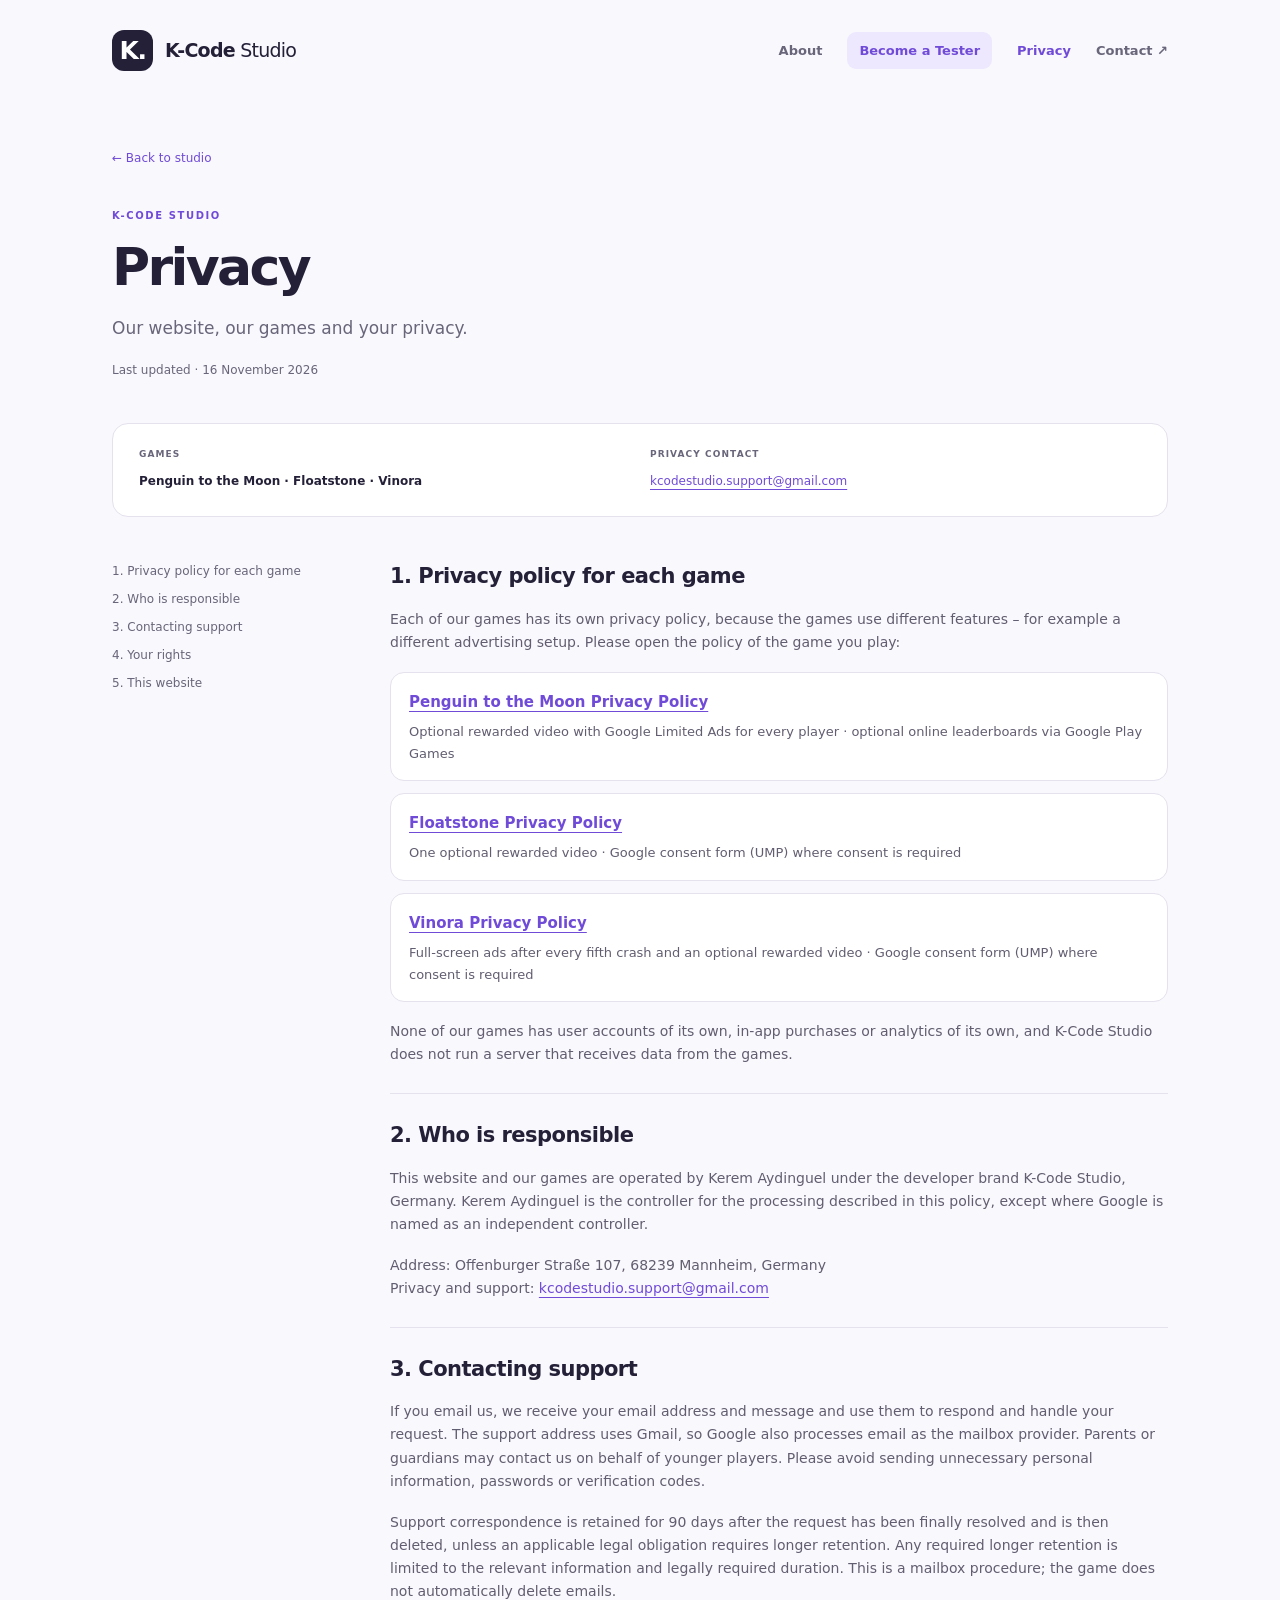
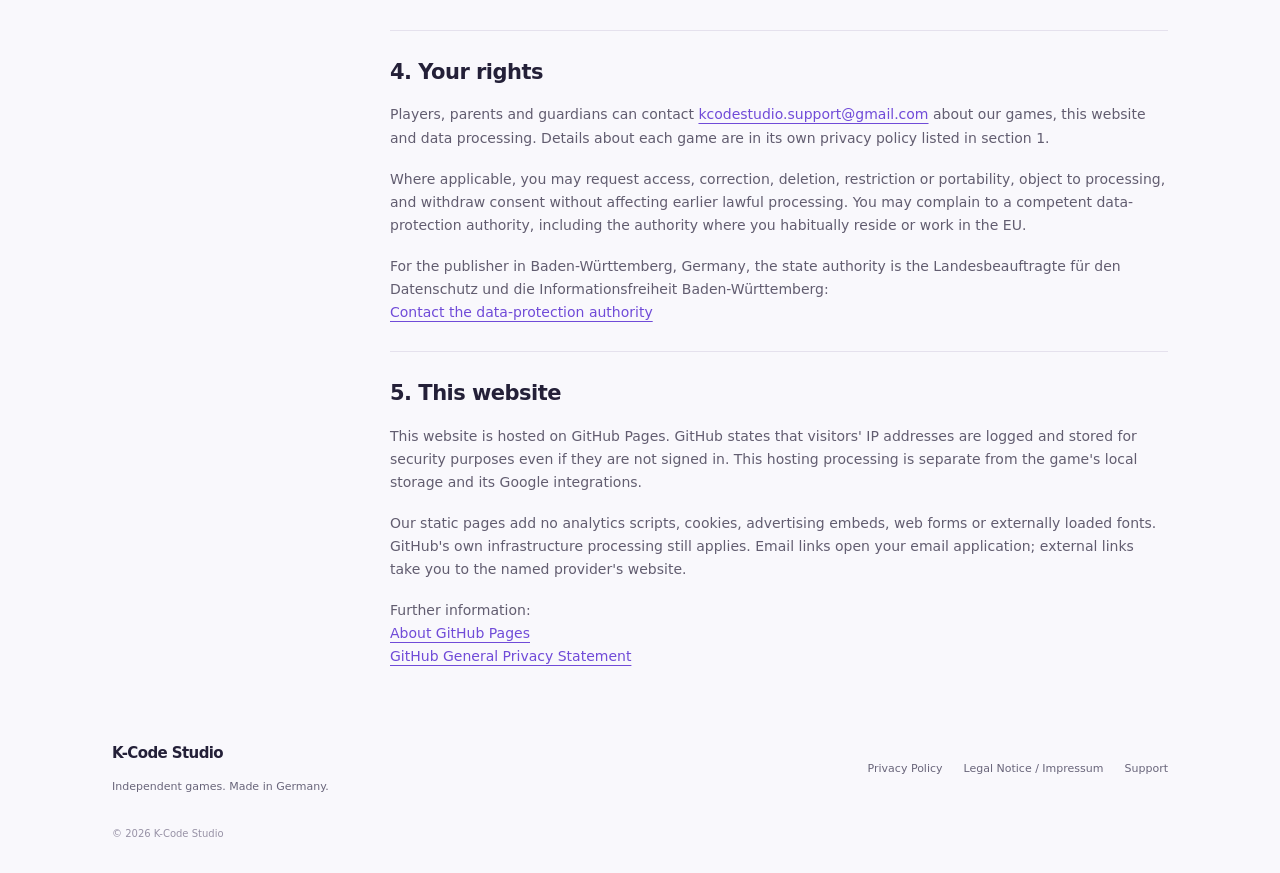
==== privacy/index.html @ b0278cd7 "Add privacy overview page and label Penguin policy clearly - New privacy/ overview lists every game'" ====
<!doctype html>
<html lang="en"><head><meta charset="utf-8">
<meta name="viewport" content="width=device-width,initial-scale=1"><meta name="referrer" content="no-referrer">
<meta name="robots" content="noindex,follow"><meta http-equiv="Content-Security-Policy" content="default-src 'none'; img-src 'self'; style-src 'self'; base-uri 'none'; form-action 'none'">
<title>Privacy · K-Code Studio</title><meta name="description" content="Privacy at K-Code Studio: how our website works and the privacy policy of each of our Android games.">
<link rel="stylesheet" href="../studio.css?v=3"><link rel="icon" href="../penguin.png"><link rel="stylesheet" href="../testers.css?v=4"></head><body>
<!-- Erzeugt von .privacy/build.js - Text in .privacy/games.js, hub.js bzw. blocks.js aendern. -->
<a class="skip" href="#main">Skip to content</a><header class="site-header"><a class="brand" href="../" aria-label="K-Code Studio home"><span class="brand-mark" aria-hidden="true">K.</span><span>K-Code<span class="brand-light"> Studio</span></span></a>
<nav aria-label="Main navigation"><a href="../#about">About</a><a class="tester-nav" href="../testers.html">Become a Tester</a><a href="../privacy/" aria-current="page">Privacy</a><a href="mailto:kcodestudio.support@gmail.com">Contact <span aria-hidden="true">↗</span></a></nav></header>
<main id="main"><div class="document-intro"><a class="back-link" href="../">← Back to studio</a><p class="eyebrow">K-CODE STUDIO</p><h1>Privacy</h1><p>Our website, our games and your privacy.</p><span class="updated">Last updated · 16 November 2026</span></div>
<div class="policy-summary"><div><span>GAMES</span><strong>Penguin to the Moon · Floatstone · Vinora</strong></div><div><span>PRIVACY CONTACT</span><a href="mailto:kcodestudio.support@gmail.com">kcodestudio.support@gmail.com</a></div></div>
<div class="policy-grid"><aside><nav aria-label="Policy contents">
<a href="#games">1. Privacy policy for each game</a>
<a href="#who">2. Who is responsible</a>
<a href="#support">3. Contacting support</a>
<a href="#rights">4. Your rights</a>
<a href="#website">5. This website</a>
</nav></aside><article class="policy-content">

<section id="games"><h2>1. Privacy policy for each game</h2><p>Each of our games has its own privacy policy, because the games use different features – for example a different advertising setup. Please open the policy of the game you play:</p>
<ul class="policy-games"><li><a href="../privacy.html">Penguin to the Moon Privacy Policy</a><p>Optional rewarded video with Google Limited Ads for every player · optional online leaderboards via Google Play Games</p></li><li><a href="../floatstone/privacy.html">Floatstone Privacy Policy</a><p>One optional rewarded video · Google consent form (UMP) where consent is required</p></li><li><a href="../vinora/privacy.html">Vinora Privacy Policy</a><p>Full-screen ads after every fifth crash and an optional rewarded video · Google consent form (UMP) where consent is required</p></li></ul>
<p>None of our games has user accounts of its own, in-app purchases or analytics of its own, and K-Code Studio does not run a server that receives data from the games.</p></section>

<section id="who"><h2>2. Who is responsible</h2><p>This website and our games are operated by Kerem Aydinguel under the developer brand K-Code Studio, Germany. Kerem Aydinguel is the controller for the processing described in this policy, except where Google is named as an independent controller.</p>
<p>Address: Offenburger Straße 107, 68239 Mannheim, Germany<br>Privacy and support: <a href="mailto:kcodestudio.support@gmail.com">kcodestudio.support@gmail.com</a></p></section>

<section id="support"><h2>3. Contacting support</h2><p>If you email us, we receive your email address and message and use them to respond and handle your request. The support address uses Gmail, so Google also processes email as the mailbox provider. Parents or guardians may contact us on behalf of younger players. Please avoid sending unnecessary personal information, passwords or verification codes.</p>
<p>Support correspondence is retained for 90 days after the request has been finally resolved and is then deleted, unless an applicable legal obligation requires longer retention. Any required longer retention is limited to the relevant information and legally required duration. This is a mailbox procedure; the game does not automatically delete emails.</p></section>

<section id="rights"><h2>4. Your rights</h2><p>Players, parents and guardians can contact <a href="mailto:kcodestudio.support@gmail.com">kcodestudio.support@gmail.com</a> about our games, this website and data processing. Details about each game are in its own privacy policy listed in section 1.</p>

<p>Where applicable, you may request access, correction, deletion, restriction or portability, object to processing, and withdraw consent without affecting earlier lawful processing. You may complain to a competent data-protection authority, including the authority where you habitually reside or work in the EU.</p>
<p>For the publisher in Baden-Württemberg, Germany, the state authority is the Landesbeauftragte für den Datenschutz und die Informationsfreiheit Baden-Württemberg:<br><a href="https://www.baden-wuerttemberg.datenschutz.de/kontakt-aufnehmen/">Contact the data-protection authority</a></p></section>

<section id="website"><h2>5. This website</h2><p>This website is hosted on GitHub Pages. GitHub states that visitors' IP addresses are logged and stored for security purposes even if they are not signed in. This hosting processing is separate from the game's local storage and its Google integrations.</p>
<p>Our static pages add no analytics scripts, cookies, advertising embeds, web forms or externally loaded fonts. GitHub's own infrastructure processing still applies. Email links open your email application; external links take you to the named provider's website.</p>
<p>Further information:<br><a href="https://docs.github.com/en/pages/getting-started-with-github-pages/what-is-github-pages">About GitHub Pages</a><br><a href="https://docs.github.com/en/site-policy/privacy-policies/github-general-privacy-statement">GitHub General Privacy Statement</a></p></section>

</article></div></main><footer><a class="brand footer-brand" href="../">K-Code Studio</a><p>Independent games. Made in Germany.</p><nav aria-label="Legal navigation"><a href="../privacy/">Privacy Policy</a><a href="../legal.html">Legal Notice / Impressum</a><a href="mailto:kcodestudio.support@gmail.com">Support</a></nav><small>© 2026 K-Code Studio</small></footer></body></html>
---- studio.css ----
:root{--ink:#242038;--muted:#69657a;--purple:#704bd8;--light-purple:#eee8ff;--paper:#f9f8fc;--line:#e5e1ed;--amber:#ffcf61}*{box-sizing:border-box}html{scroll-behavior:smooth;scroll-padding-top:30px}body{margin:0;color:var(--ink);background:var(--paper);font:16px/1.65 system-ui,-apple-system,"Segoe UI",sans-serif}a{color:var(--purple);text-underline-offset:4px}a:focus-visible{outline:3px solid var(--purple);outline-offset:5px;border-radius:3px}a:hover{color:#4b2d9c}img{max-width:100%;height:auto}.skip{position:fixed;top:-100px;left:15px;padding:10px 20px;background:white;z-index:10}.skip:focus{top:10px}.site-header,main,footer{max-width:1120px;margin:auto}.site-header{padding:30px 32px;display:flex;justify-content:space-between;align-items:center;gap:25px}.brand{display:inline-flex;align-items:center;gap:12px;text-decoration:none;color:var(--ink);font-size:19px;font-weight:800;letter-spacing:-.04em}.brand-light{font-weight:450}.brand-mark{display:inline-flex;align-items:center;justify-content:center;width:41px;height:41px;background:var(--ink);color:white;border-radius:12px;font-size:25px;letter-spacing:-.06em}.site-header nav{display:flex;gap:29px}.site-header nav a{text-decoration:none;color:var(--muted);font-size:13px;font-weight:650}.site-header nav a[aria-current]{color:var(--purple)}main{padding:0 32px}.hero{position:relative;padding:85px 0 80px;overflow:hidden}.eyebrow{font-size:10px;font-weight:800;letter-spacing:.16em;color:var(--purple);margin:0 0 21px}.hero .eyebrow span{display:inline-block;width:6px;height:6px;border-radius:50%;background:var(--purple);margin-right:7px;vertical-align:1px}h1,h2,h3{line-height:1.1;font-weight:750;letter-spacing:-.05em;margin:0}h1{font-size:clamp(48px,7vw,84px)}h1 em{font-style:normal;color:var(--purple)}.hero-copy{color:var(--muted);font-size:18px;line-height:1.65;margin:26px 0 29px}.button{display:inline-flex;align-items:center;justify-content:center;gap:22px;min-height:47px;padding:12px 21px;font-size:13px;font-weight:750;text-decoration:none;border-radius:12px}.primary{background:var(--amber);color:var(--ink)}.primary:hover{background:#ffd879;color:var(--ink)}.secondary{background:var(--light-purple);color:#5838ae}.hero-orbit{position:absolute;right:30px;top:65px;width:330px;height:330px;border:1px solid #ded5f3;border-radius:50%;transform:rotate(-18deg);pointer-events:none}.hero-orbit:before,.hero-orbit:after{content:"";position:absolute;inset:45px;border:1px solid #ded5f3;border-radius:50%}.hero-orbit:after{inset:90px;background:#eee8fa;border:0}.hero-orbit span{position:absolute;color:var(--purple);font-size:46px;line-height:1;z-index:1}.hero-orbit span:first-child{left:83px;top:-20px}.hero-orbit span:nth-child(2){right:-16px;bottom:95px;background:var(--paper);font-size:39px}.hero-orbit span:last-child{left:30px;bottom:20px;font-size:35px;color:#bb90de}.section-heading{display:flex;justify-content:space-between;align-items:end;gap:20px;margin-bottom:25px}.section-heading .eyebrow{margin-bottom:10px}h2{font-size:32px}.quiet-pill{padding:7px 15px;border:1px solid var(--line);border-radius:30px;font-size:12px;color:var(--muted)}.game-card{display:grid;grid-template-columns:1fr 1.2fr;border:1px solid var(--line);background:white;border-radius:26px;overflow:hidden}.game-art{position:relative;display:flex;align-items:center;justify-content:center;min-height:420px;background:#dfeef7;padding:45px}.icon-frame{width:220px;height:220px;border-radius:48px;overflow:hidden;box-shadow:0 19px 35px #2c5f7d1a;transform:rotate(-6deg)}.icon-frame img{display:block;width:100%}.art-star{position:absolute;color:#4287ad;font-size:36px}.star-one{top:55px;right:50px}.star-two{bottom:85px;left:45px;font-size:28px}.art-caption{position:absolute;bottom:26px;font-size:11px;font-weight:650;color:#5f8195}.game-copy{padding:43px 42px}.game-copy h3{font-size:40px}.game-copy>p:not(.eyebrow){color:var(--muted);font-size:14px;margin:21px 0}.game-copy .eyebrow{margin-bottom:15px}.game-tags{display:flex;flex-wrap:wrap;gap:8px;list-style:none;padding:0;margin:23px 0 27px}.game-tags li{padding:5px 10px;border-radius:7px;background:#f5f3f9;font-size:10px;color:var(--muted);font-weight:650}.game-links{display:flex;align-items:center;gap:18px;flex-wrap:wrap}.game-links .button{font-size:11px;gap:15px}.text-link{font-size:12px;font-weight:650}.studio-note{display:grid;grid-template-columns:1fr 1fr;column-gap:70px;margin:85px 0;align-items:center}.studio-note .eyebrow{grid-column:1/-1;margin-bottom:15px}.studio-note h2{font-size:34px;line-height:1.2}.studio-note>p:last-child{color:var(--muted);font-size:15px;max-width:350px;margin:0}.contact-card{background:var(--ink);color:white;padding:38px 40px;border-radius:22px;display:flex;align-items:center;justify-content:space-between;gap:30px}.contact-card .eyebrow{color:#c6b2ff;margin-bottom:12px}.contact-card h2{font-size:28px;letter-spacing:-.04em}.contact-card p:not(.eyebrow){font-size:13px;color:#beb7d0;margin:13px 0 0}.contact-card .button{white-space:nowrap}footer{padding:46px 32px 30px;display:grid;grid-template-columns:1fr auto;gap:12px 25px;align-items:center}.footer-brand{font-size:15px}footer>p{grid-column:1;color:var(--muted);font-size:11px;margin:0}footer nav{grid-column:2;grid-row:1/3;display:flex;gap:21px;align-items:center}footer nav a{font-size:11px;color:var(--muted);text-decoration:none}footer small{grid-column:1/-1;font-size:10px;color:#9892a6;margin-top:18px}.document-intro{padding:48px 0 32px}.back-link{display:block;font-size:12px;text-decoration:none;margin-bottom:39px}.document-intro .eyebrow{margin-bottom:15px}.document-intro h1{font-size:52px}.document-intro>p:not(.eyebrow){font-size:17px;color:var(--muted);margin:18px 0 13px}.updated{font-size:12px;color:var(--muted)}.policy-summary{border:1px solid var(--line);border-radius:16px;background:white;padding:23px 26px;display:grid;grid-template-columns:1fr 1fr;gap:20px;margin:9px 0 45px}.policy-summary span{display:block;font-size:9px;letter-spacing:.12em;color:var(--muted);font-weight:750;margin-bottom:5px}.policy-summary strong,.policy-summary a{font-size:12px}.policy-summary a{overflow-wrap:anywhere}.policy-grid{display:grid;grid-template-columns:220px minmax(0,1fr);gap:58px}.policy-grid aside nav{display:grid;gap:10px}.policy-grid aside a{font-size:12px;line-height:1.5;color:var(--muted);text-decoration:none}.policy-grid article section{border-top:1px solid var(--line);padding:27px 0}.policy-grid article section:first-child{border:0;padding-top:0}.policy-content h2,.legal-card h2{font-size:21px;line-height:1.35;letter-spacing:-.025em;margin-bottom:17px}.policy-content p,.legal-card p{color:#625d70;font-size:14px;overflow-wrap:anywhere;margin:0 0 18px}.policy-content p:last-child{margin-bottom:0}.legal-card{max-width:760px;border:1px solid var(--line);border-radius:20px;background:white;padding:35px;margin-bottom:40px}.legal-card h2:not(:first-child){margin-top:30px}@media(max-width:820px){.hero-orbit{right:-150px;opacity:.45}.game-copy{padding:32px 25px}.game-art{padding:25px;min-height:390px}.icon-frame{width:180px;height:180px;border-radius:39px}.game-copy h3{font-size:32px}.studio-note{column-gap:35px}.policy-grid{grid-template-columns:190px minmax(0,1fr);gap:35px}}@media(max-width:620px){.site-header{padding:20px;gap:13px}.brand{font-size:16px;gap:8px}.brand-mark{width:34px;height:34px;font-size:22px;border-radius:10px}.site-header nav{gap:16px}.site-header nav a{font-size:11px}.site-header nav a:last-child{display:none}main{padding:0 20px}.hero{padding:52px 0 55px}.hero-orbit{width:260px;height:260px;right:-190px;top:55px}.hero-copy{font-size:16px}.hero .button{margin-top:0}.eyebrow{font-size:9px}h2{font-size:26px}.section-heading{align-items:center;gap:15px;margin-bottom:20px}.section-heading h2{max-width:250px}.game-card{grid-template-columns:1fr;border-radius:21px}.game-art{min-height:285px}.icon-frame{width:175px;height:175px}.star-one{right:45px;top:35px}.star-two{bottom:65px;left:40px}.art-caption{bottom:20px}.game-copy{padding:29px 26px 33px}.game-copy h3{font-size:35px}.game-copy>p:not(.eyebrow){font-size:14px}.game-links{gap:20px}.studio-note{grid-template-columns:1fr;gap:18px;margin:55px 0}.studio-note .eyebrow{margin:0}.studio-note h2{font-size:30px}.studio-note>p:last-child{max-width:none;font-size:14px}.contact-card{display:block;padding:29px 25px;border-radius:19px}.contact-card h2{font-size:27px}.contact-card .button{margin-top:24px}footer{padding:33px 20px;display:block}footer>p{margin-top:7px}footer nav{margin:23px 0;flex-wrap:wrap;gap:16px}footer small{display:block}.document-intro{padding:32px 0 27px}.document-intro h1{font-size:42px}.document-intro>p:not(.eyebrow){font-size:15px}.back-link{margin-bottom:30px}.policy-summary{grid-template-columns:1fr;gap:18px;padding:20px;margin-bottom:28px}.policy-grid{grid-template-columns:1fr;gap:30px}.policy-grid aside nav{grid-template-columns:1fr 1fr;gap:9px 20px}.policy-grid aside a{font-size:11px}.policy-content p{font-size:14px}.policy-content h2{font-size:20px}.legal-card{padding:26px 22px}}.hero-actions{display:flex;flex-wrap:wrap;gap:12px}
.about{margin:10px 0 50px;scroll-margin-top:30px}
.about-intro{display:grid;grid-template-columns:1fr 1fr;column-gap:70px;align-items:end;margin-bottom:32px}
.about-intro .eyebrow{margin-bottom:15px}
.about-intro h2{font-size:34px;line-height:1.2}
.about-intro>p{color:var(--muted);font-size:15px;margin:0}
.about-grid{list-style:none;padding:0;margin:0;display:grid;grid-template-columns:repeat(3,minmax(0,1fr));gap:20px}
.about-grid li{background:#fff;border:1px solid var(--line);border-radius:20px;padding:26px}
.about-icon{display:inline-flex;align-items:center;justify-content:center;width:40px;height:40px;border-radius:12px;background:var(--light-purple);color:var(--purple);font-size:20px;margin-bottom:16px}
.about-grid h3{font-size:21px;letter-spacing:-.03em;margin-bottom:10px}
.about-grid p{color:var(--muted);font-size:14px;margin:0}
.home-testing+.contact-card{margin-top:24px}
.policy-games{list-style:none;padding:0;margin:0 0 18px;display:grid;gap:12px}
.policy-games li{border:1px solid var(--line);border-radius:14px;background:#fff;padding:16px 18px}
.policy-games a{font-size:15px;font-weight:700}
.policy-content .policy-games p{margin:6px 0 0;font-size:13px}
@media(max-width:820px){.about-grid{grid-template-columns:1fr;gap:14px}
.about-intro{column-gap:35px}
}
@media(max-width:620px){.about-intro{grid-template-columns:1fr;gap:16px;margin-bottom:24px}
.about-intro h2{font-size:30px}
.about-intro>p{font-size:14px}
.about-grid li{padding:22px}
}
@media(prefers-reduced-motion:reduce){html{scroll-behavior:auto}}
/* Space between game cards */
.game-card+.game-card{margin-top:28px}
---- testers.css ----
/* Tester page and shared navigation. No external fonts, scripts or embeds. */
.site-header nav{flex-wrap:wrap;align-items:center;justify-content:flex-end;gap:12px 25px}
.site-header nav .tester-nav{color:var(--purple);background:var(--light-purple);padding:8px 12px;border-radius:9px}
.live-dot{display:inline-block;width:7px;height:7px;background:#278369;border-radius:50%;margin-right:7px;vertical-align:1px}
.tester-small{font-size:12px;color:var(--muted);line-height:1.65}
/* Compact hero with the whole process in one line */
.tester-hero{padding:46px 0 30px;max-width:900px}.tester-hero h1{font-size:clamp(38px,5.5vw,60px)}.tester-hero h1 em{color:var(--purple)}
.tester-lead{max-width:640px;color:var(--muted);font-size:17px;margin:18px 0 24px}
.quick-steps{list-style:none;padding:0;margin:0;display:flex;flex-wrap:wrap;gap:10px}
.quick-steps li{display:flex;align-items:center;gap:10px;background:#fff;border:1px solid var(--line);border-radius:12px;padding:9px 14px 9px 9px;font-size:13px;font-weight:650}
.quick-steps b{display:inline-flex;align-items:center;justify-content:center;width:26px;height:26px;border-radius:8px;background:var(--light-purple);color:var(--purple);font-size:12px}
/* Game list: one compact row per game, details open on click */
.tester-section{margin:20px 0 48px}
.test-game{background:#fff;border:1px solid var(--line);border-radius:20px}
.test-game+.test-game{margin-top:16px}
.test-game summary{list-style:none;display:flex;align-items:center;gap:20px;padding:20px 24px;cursor:pointer;border-radius:20px}
.test-game summary::-webkit-details-marker{display:none}
.test-game summary:focus-visible{outline:3px solid var(--purple);outline-offset:3px}
.test-game summary img{width:72px;height:72px;flex-shrink:0;border-radius:18px;box-shadow:0 6px 18px #24203812}
.tg-text{flex:1;min-width:0}

.test-status.soon{color:#7a5a12;background:#fff4d6}
.test-status{display:inline-block;font-size:11px;color:#21674e;font-weight:750;margin-bottom:6px;background:#e9f6ee;padding:3px 10px;border-radius:20px}
.test-game h3{font-size:25px;letter-spacing:-.04em}
.tg-text p{color:var(--muted);font-size:14px;margin:6px 0 0}
.tg-toggle{flex-shrink:0;display:inline-flex;align-items:center;gap:8px;min-height:44px;padding:10px 16px;border-radius:12px;background:var(--amber);color:var(--ink);font-size:13px;font-weight:750}
.tg-toggle .hide{display:none}
.test-game[open] .tg-toggle{background:var(--light-purple);color:#5838ae}
.test-game[open] .tg-toggle .show{display:none}.test-game[open] .tg-toggle .hide{display:inline}
.tg-body{padding:4px 24px 26px;border-top:1px solid var(--line)}
.test-description{color:var(--muted);max-width:800px;margin:20px 0 16px;font-size:14px}
.account-note{padding:13px 16px;background:#f3effc;border:1px solid #e1d7f6;border-radius:12px;color:#55416f;font-size:13px}.account-note strong{color:var(--ink)}
.join-heading{margin:24px 0 14px;font-size:18px;letter-spacing:-.025em}
.join-steps{padding:0;margin:0;list-style:none;display:grid;grid-template-columns:repeat(3,minmax(0,1fr));gap:18px}
.join-steps li{background:var(--paper);border:1px solid var(--line);border-radius:14px;padding:16px}
.step-number{display:inline-flex;align-items:center;justify-content:center;width:30px;height:30px;background:var(--light-purple);color:var(--purple);font-size:12px;font-weight:800;border-radius:9px;margin-bottom:10px}
.join-steps h4{margin:0 0 6px;font-size:16px;line-height:1.3;letter-spacing:-.02em}.join-steps p{font-size:13px;color:var(--muted);margin:0 0 14px;line-height:1.6}
.join-steps .button{padding:10px 14px;gap:10px;font-size:12px;min-height:42px}
.tester-list{padding-left:18px;color:var(--muted);font-size:14px;margin:0}.tester-list li{margin:8px 0}.tester-list strong{color:var(--ink)}
.game-try{max-width:820px;margin-bottom:20px}
.test-game .game-feedback{padding:10px 15px;font-size:12px;min-height:42px}
/* Short info + FAQ + contact */
.two-up{display:grid;grid-template-columns:1fr 1fr;gap:20px;align-items:start}
.tester-box{padding:24px;border:1px solid var(--line);border-radius:20px;background:#fff}.tester-box .eyebrow{margin-bottom:12px}.tester-box h2{font-size:23px;margin-bottom:12px}
.tester-faq details{border-top:1px solid var(--line);padding:12px 0}.tester-faq details:last-of-type{border-bottom:1px solid var(--line)}
.tester-faq summary{cursor:pointer;font-size:14px;font-weight:650;line-height:1.5}.tester-faq summary:focus-visible{outline:3px solid var(--purple);outline-offset:4px}
.tester-faq details p{color:var(--muted);font-size:13px;margin:10px 0 4px}
.tester-contact{display:flex;align-items:center;justify-content:space-between;gap:20px;flex-wrap:wrap;background:var(--ink);color:#fff;border-radius:20px;padding:22px 26px;margin-bottom:48px}
.tester-contact p{margin:0;color:#d2cddd;font-size:14px}.tester-contact strong{color:#fff}.tester-contact a:not(.button){color:#e5d9ff;font-size:13px}
/* Home page tester banner */
.home-testing{border:1px solid #e1d7f6;background:#eee8ff;border-radius:22px;padding:30px 35px;display:flex;align-items:center;justify-content:space-between;gap:28px;margin-top:35px}.home-testing h2{font-size:27px}.home-testing .eyebrow{margin-bottom:10px}.home-testing p:not(.eyebrow){font-size:14px;color:var(--muted);margin:12px 0 0}.home-testing .button{flex-shrink:0}
@media(max-width:800px){.join-steps{grid-template-columns:1fr;gap:12px}.two-up{grid-template-columns:1fr}.home-testing{align-items:flex-start;flex-direction:column}}
@media(max-width:620px){.site-header{flex-wrap:wrap;align-items:center;gap:16px}.site-header nav{width:100%;justify-content:flex-start;gap:10px 20px}.site-header nav a{font-size:12px}.site-header nav a:last-child{display:inline}.tester-hero{padding:28px 0 20px}.tester-lead{font-size:15px}.quick-steps li{font-size:12px}.test-game summary{flex-wrap:wrap;padding:16px;gap:14px}.test-game summary img{width:56px;height:56px;border-radius:14px}.test-game h3{font-size:21px}.tg-text p{font-size:12px}.tg-toggle{width:100%;justify-content:center}.tg-body{padding:4px 16px 20px}.home-testing{padding:26px}}
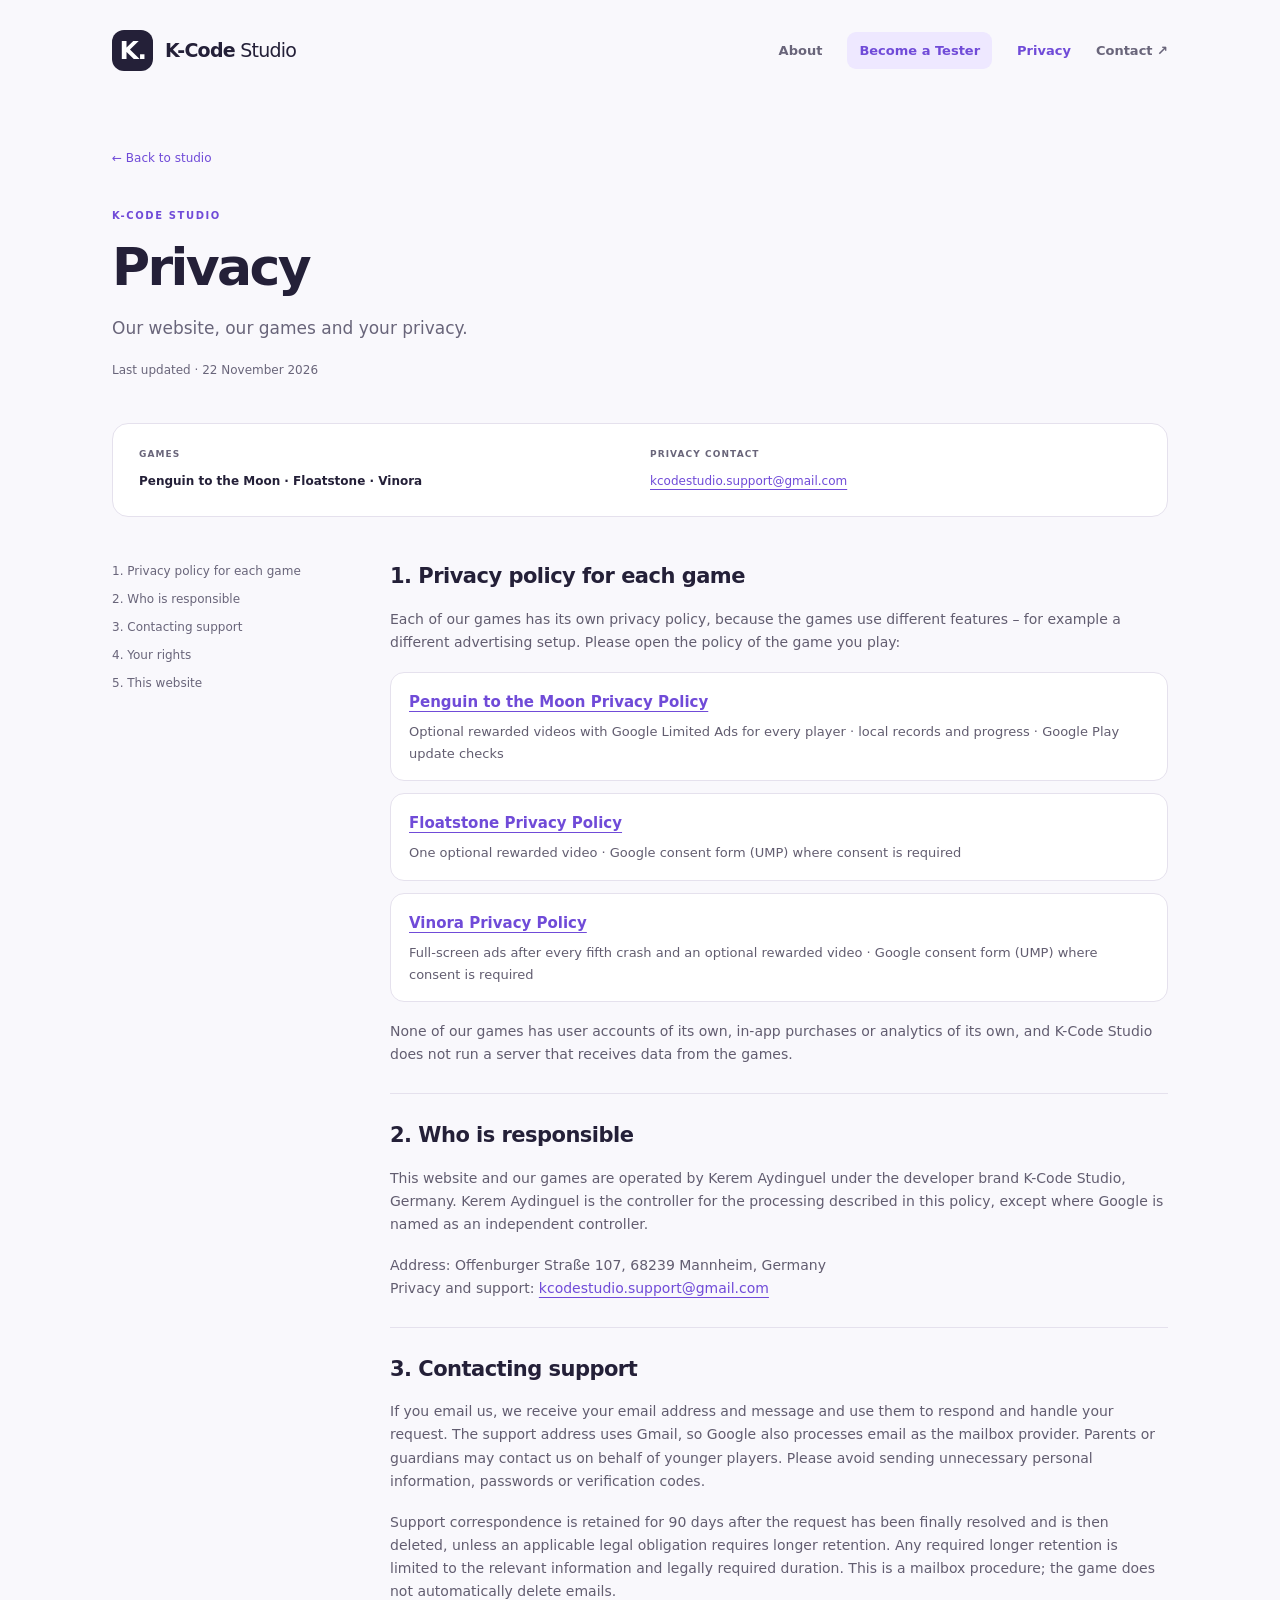
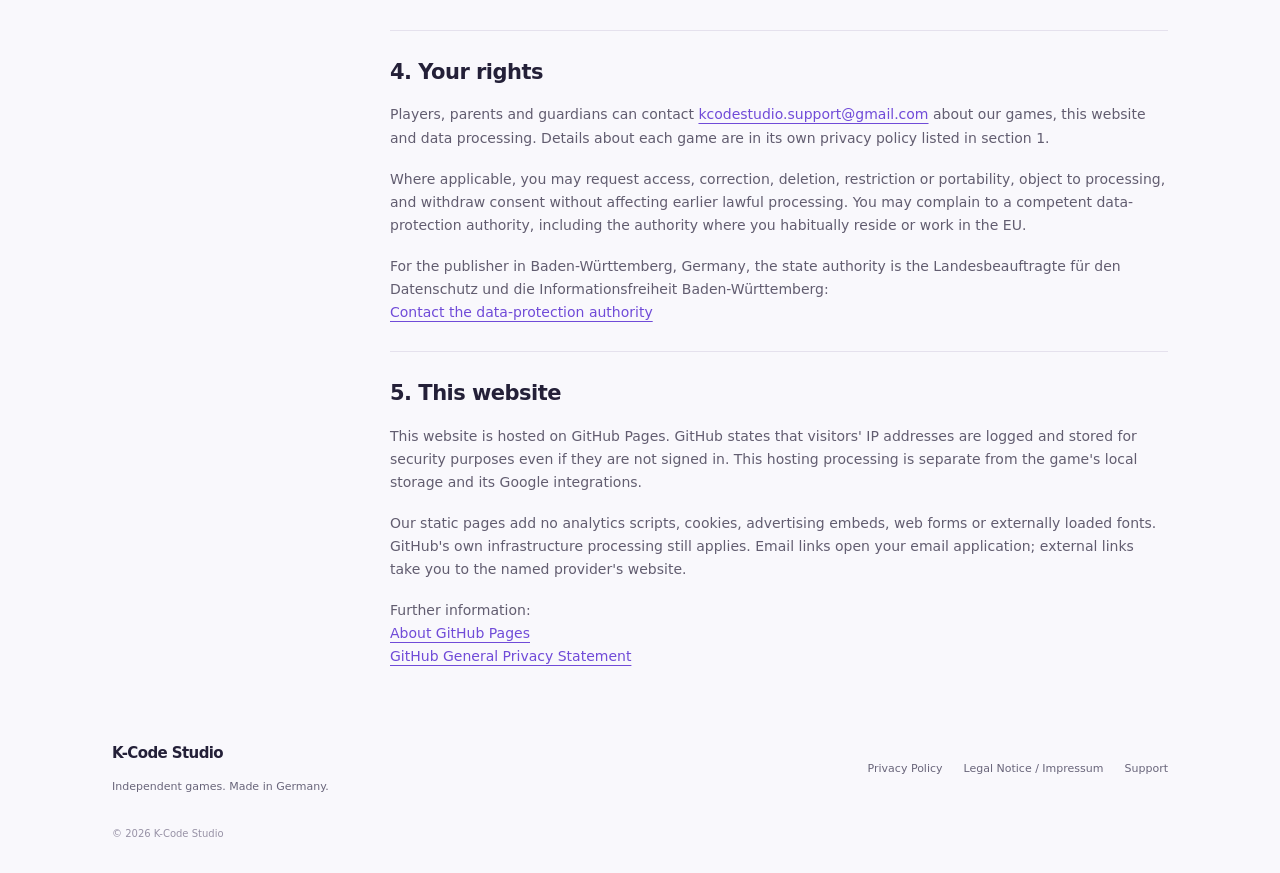
==== commit 4b067fd9: "Update Penguin privacy for removal of Play Games in v108" ====
--- a/privacy/index.html
+++ b/privacy/index.html
@@ -3,11 +3,11 @@
 <meta name="viewport" content="width=device-width,initial-scale=1"><meta name="referrer" content="no-referrer">
 <meta name="robots" content="noindex,follow"><meta http-equiv="Content-Security-Policy" content="default-src 'none'; img-src 'self'; style-src 'self'; base-uri 'none'; form-action 'none'">
 <title>Privacy · K-Code Studio</title><meta name="description" content="Privacy at K-Code Studio: how our website works and the privacy policy of each of our Android games.">
-<link rel="stylesheet" href="../studio.css?v=3"><link rel="icon" href="../penguin.png"><link rel="stylesheet" href="../testers.css?v=4"></head><body>
+<link rel="stylesheet" href="../studio.css?v=3"><link rel="icon" type="image/png" sizes="32x32" href="../favicon-32.png"><link rel="icon" type="image/png" sizes="192x192" href="../favicon-192.png"><link rel="apple-touch-icon" href="../apple-touch-icon.png"><link rel="stylesheet" href="../testers.css?v=4"></head><body>
 <!-- Erzeugt von .privacy/build.js - Text in .privacy/games.js, hub.js bzw. blocks.js aendern. -->
 <a class="skip" href="#main">Skip to content</a><header class="site-header"><a class="brand" href="../" aria-label="K-Code Studio home"><span class="brand-mark" aria-hidden="true">K.</span><span>K-Code<span class="brand-light"> Studio</span></span></a>
 <nav aria-label="Main navigation"><a href="../#about">About</a><a class="tester-nav" href="../testers.html">Become a Tester</a><a href="../privacy/" aria-current="page">Privacy</a><a href="mailto:kcodestudio.support@gmail.com">Contact <span aria-hidden="true">↗</span></a></nav></header>
-<main id="main"><div class="document-intro"><a class="back-link" href="../">← Back to studio</a><p class="eyebrow">K-CODE STUDIO</p><h1>Privacy</h1><p>Our website, our games and your privacy.</p><span class="updated">Last updated · 16 November 2026</span></div>
+<main id="main"><div class="document-intro"><a class="back-link" href="../">← Back to studio</a><p class="eyebrow">K-CODE STUDIO</p><h1>Privacy</h1><p>Our website, our games and your privacy.</p><span class="updated">Last updated · 22 November 2026</span></div>
 <div class="policy-summary"><div><span>GAMES</span><strong>Penguin to the Moon · Floatstone · Vinora</strong></div><div><span>PRIVACY CONTACT</span><a href="mailto:kcodestudio.support@gmail.com">kcodestudio.support@gmail.com</a></div></div>
 <div class="policy-grid"><aside><nav aria-label="Policy contents">
 <a href="#games">1. Privacy policy for each game</a>
@@ -18,7 +18,7 @@
 </nav></aside><article class="policy-content">
 
 <section id="games"><h2>1. Privacy policy for each game</h2><p>Each of our games has its own privacy policy, because the games use different features – for example a different advertising setup. Please open the policy of the game you play:</p>
-<ul class="policy-games"><li><a href="../privacy.html">Penguin to the Moon Privacy Policy</a><p>Optional rewarded video with Google Limited Ads for every player · optional online leaderboards via Google Play Games</p></li><li><a href="../floatstone/privacy.html">Floatstone Privacy Policy</a><p>One optional rewarded video · Google consent form (UMP) where consent is required</p></li><li><a href="../vinora/privacy.html">Vinora Privacy Policy</a><p>Full-screen ads after every fifth crash and an optional rewarded video · Google consent form (UMP) where consent is required</p></li></ul>
+<ul class="policy-games"><li><a href="../privacy.html">Penguin to the Moon Privacy Policy</a><p>Optional rewarded videos with Google Limited Ads for every player · local records and progress · Google Play update checks</p></li><li><a href="../floatstone/privacy.html">Floatstone Privacy Policy</a><p>One optional rewarded video · Google consent form (UMP) where consent is required</p></li><li><a href="../vinora/privacy.html">Vinora Privacy Policy</a><p>Full-screen ads after every fifth crash and an optional rewarded video · Google consent form (UMP) where consent is required</p></li></ul>
 <p>None of our games has user accounts of its own, in-app purchases or analytics of its own, and K-Code Studio does not run a server that receives data from the games.</p></section>
 
 <section id="who"><h2>2. Who is responsible</h2><p>This website and our games are operated by Kerem Aydinguel under the developer brand K-Code Studio, Germany. Kerem Aydinguel is the controller for the processing described in this policy, except where Google is named as an independent controller.</p>
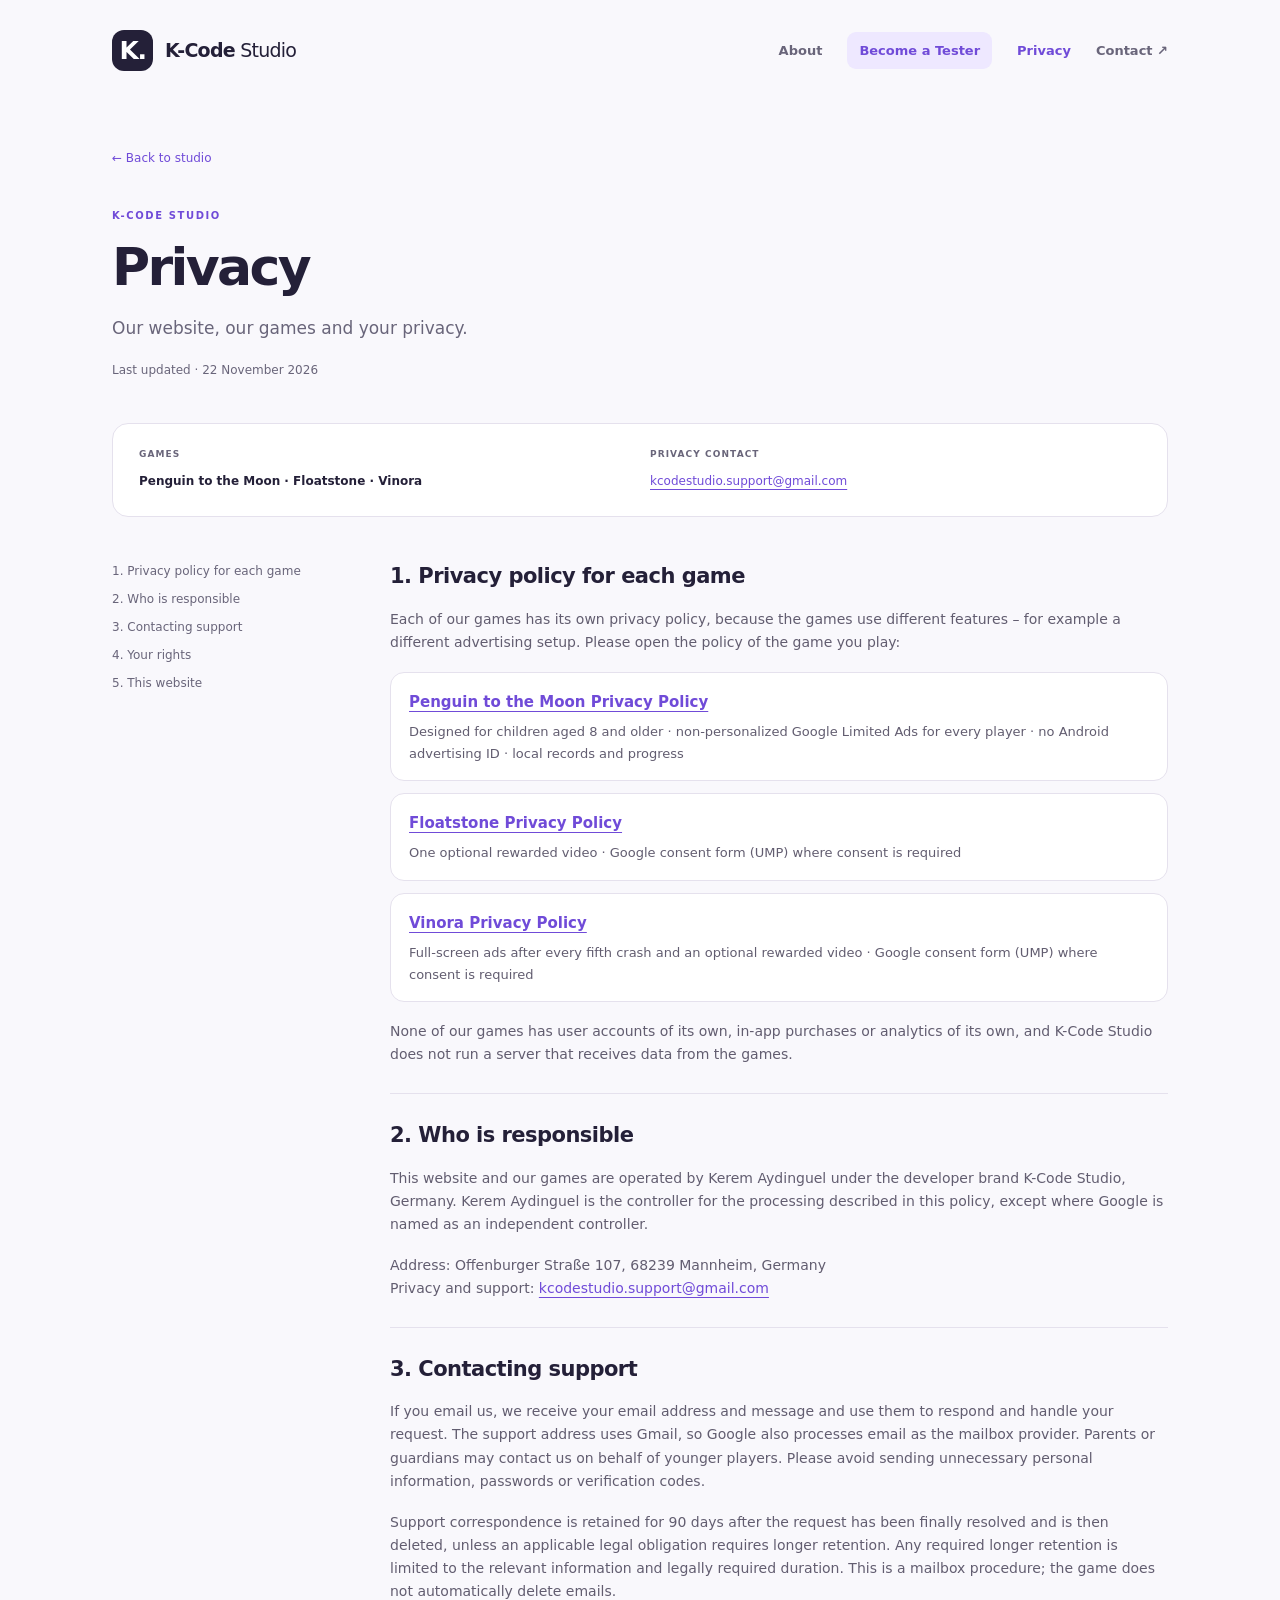
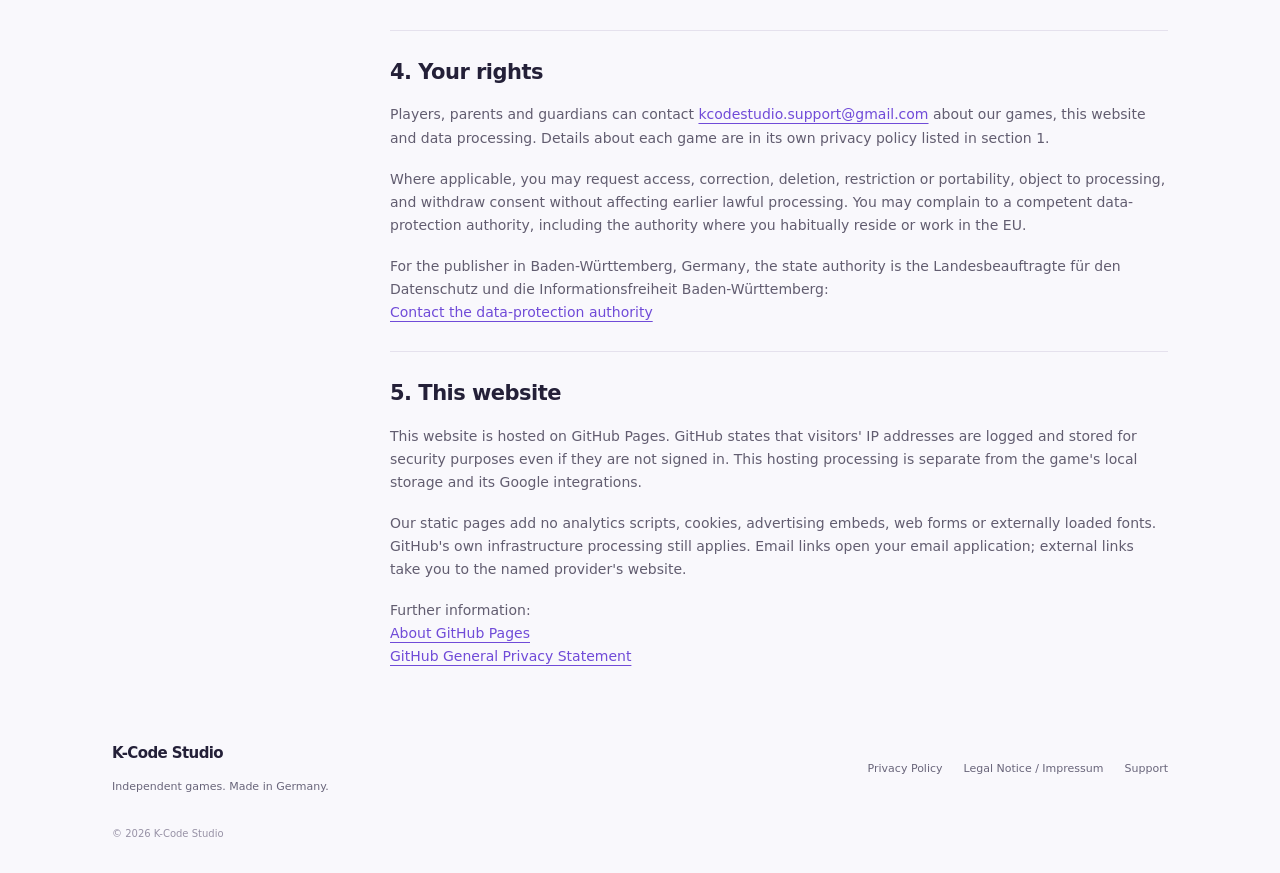
==== commit e00b8f88: "Update Penguin privacy policy for children aged 8 and older" ====
--- a/privacy/index.html
+++ b/privacy/index.html
@@ -18,7 +18,7 @@
 </nav></aside><article class="policy-content">
 
 <section id="games"><h2>1. Privacy policy for each game</h2><p>Each of our games has its own privacy policy, because the games use different features – for example a different advertising setup. Please open the policy of the game you play:</p>
-<ul class="policy-games"><li><a href="../privacy.html">Penguin to the Moon Privacy Policy</a><p>Optional rewarded videos with Google Limited Ads for every player · local records and progress · Google Play update checks</p></li><li><a href="../floatstone/privacy.html">Floatstone Privacy Policy</a><p>One optional rewarded video · Google consent form (UMP) where consent is required</p></li><li><a href="../vinora/privacy.html">Vinora Privacy Policy</a><p>Full-screen ads after every fifth crash and an optional rewarded video · Google consent form (UMP) where consent is required</p></li></ul>
+<ul class="policy-games"><li><a href="../privacy.html">Penguin to the Moon Privacy Policy</a><p>Designed for children aged 8 and older · non-personalized Google Limited Ads for every player · no Android advertising ID · local records and progress</p></li><li><a href="../floatstone/privacy.html">Floatstone Privacy Policy</a><p>One optional rewarded video · Google consent form (UMP) where consent is required</p></li><li><a href="../vinora/privacy.html">Vinora Privacy Policy</a><p>Full-screen ads after every fifth crash and an optional rewarded video · Google consent form (UMP) where consent is required</p></li></ul>
 <p>None of our games has user accounts of its own, in-app purchases or analytics of its own, and K-Code Studio does not run a server that receives data from the games.</p></section>
 
 <section id="who"><h2>2. Who is responsible</h2><p>This website and our games are operated by Kerem Aydinguel under the developer brand K-Code Studio, Germany. Kerem Aydinguel is the controller for the processing described in this policy, except where Google is named as an independent controller.</p>
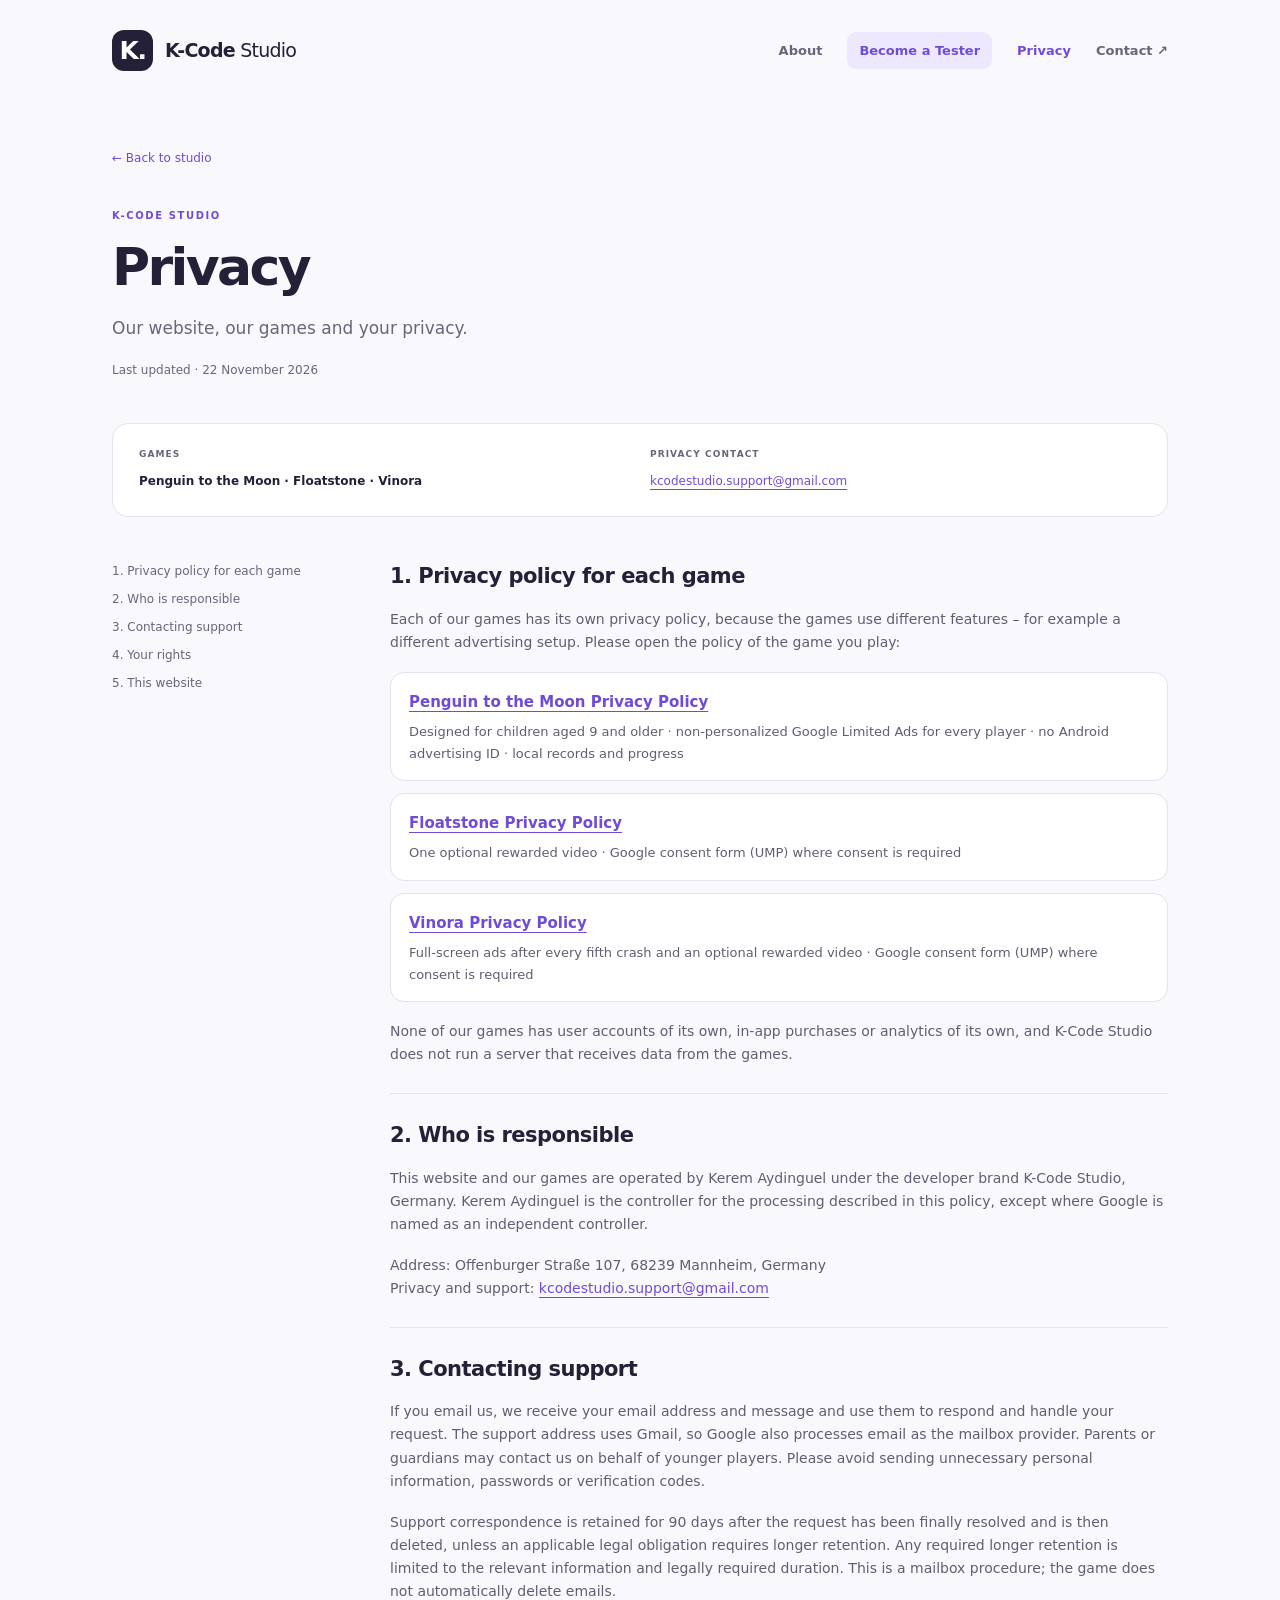
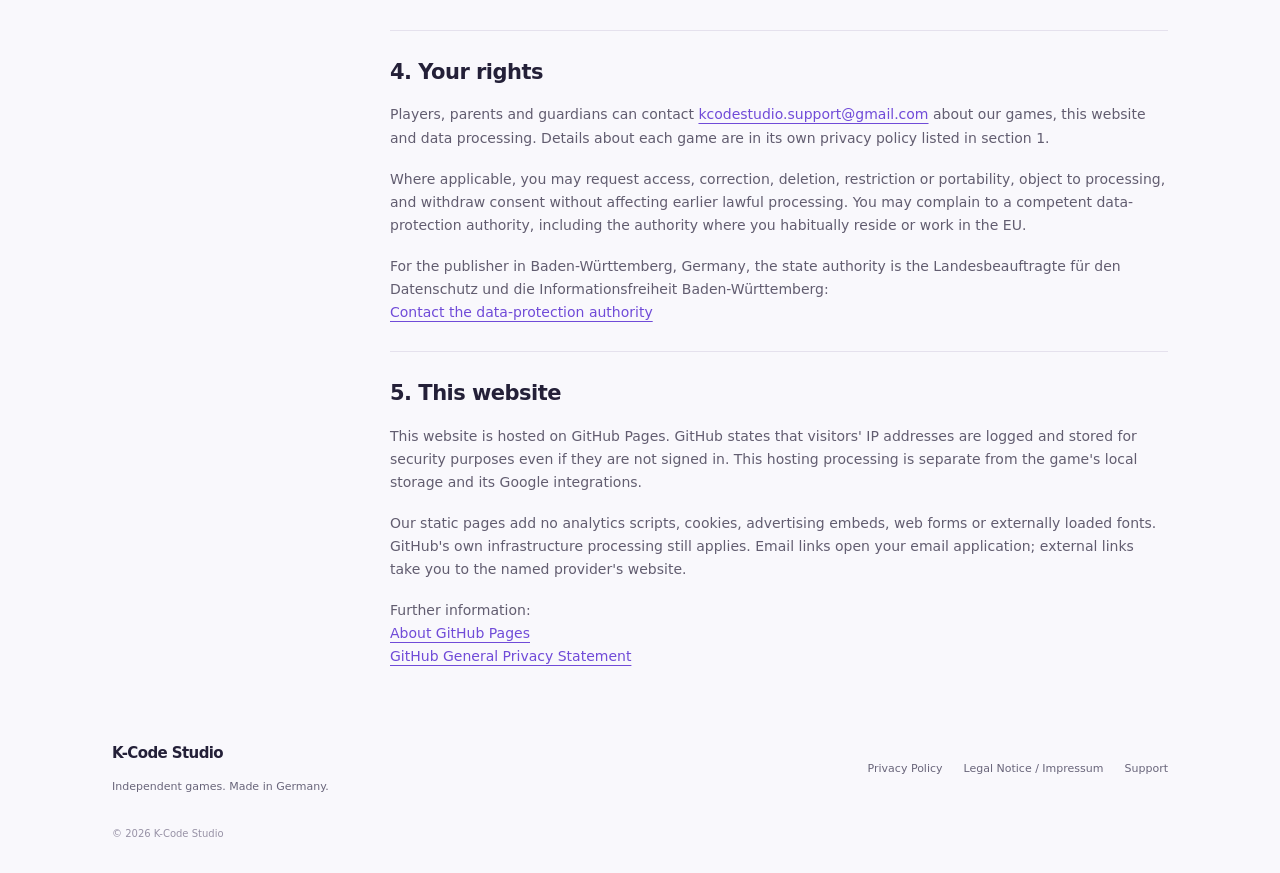
==== commit 874331af: "Update Penguin privacy audience to ages 9 and older" ====
--- a/privacy/index.html
+++ b/privacy/index.html
@@ -18,7 +18,7 @@
 </nav></aside><article class="policy-content">
 
 <section id="games"><h2>1. Privacy policy for each game</h2><p>Each of our games has its own privacy policy, because the games use different features – for example a different advertising setup. Please open the policy of the game you play:</p>
-<ul class="policy-games"><li><a href="../privacy.html">Penguin to the Moon Privacy Policy</a><p>Designed for children aged 8 and older · non-personalized Google Limited Ads for every player · no Android advertising ID · local records and progress</p></li><li><a href="../floatstone/privacy.html">Floatstone Privacy Policy</a><p>One optional rewarded video · Google consent form (UMP) where consent is required</p></li><li><a href="../vinora/privacy.html">Vinora Privacy Policy</a><p>Full-screen ads after every fifth crash and an optional rewarded video · Google consent form (UMP) where consent is required</p></li></ul>
+<ul class="policy-games"><li><a href="../privacy.html">Penguin to the Moon Privacy Policy</a><p>Designed for children aged 9 and older · non-personalized Google Limited Ads for every player · no Android advertising ID · local records and progress</p></li><li><a href="../floatstone/privacy.html">Floatstone Privacy Policy</a><p>One optional rewarded video · Google consent form (UMP) where consent is required</p></li><li><a href="../vinora/privacy.html">Vinora Privacy Policy</a><p>Full-screen ads after every fifth crash and an optional rewarded video · Google consent form (UMP) where consent is required</p></li></ul>
 <p>None of our games has user accounts of its own, in-app purchases or analytics of its own, and K-Code Studio does not run a server that receives data from the games.</p></section>
 
 <section id="who"><h2>2. Who is responsible</h2><p>This website and our games are operated by Kerem Aydinguel under the developer brand K-Code Studio, Germany. Kerem Aydinguel is the controller for the processing described in this policy, except where Google is named as an independent controller.</p>
